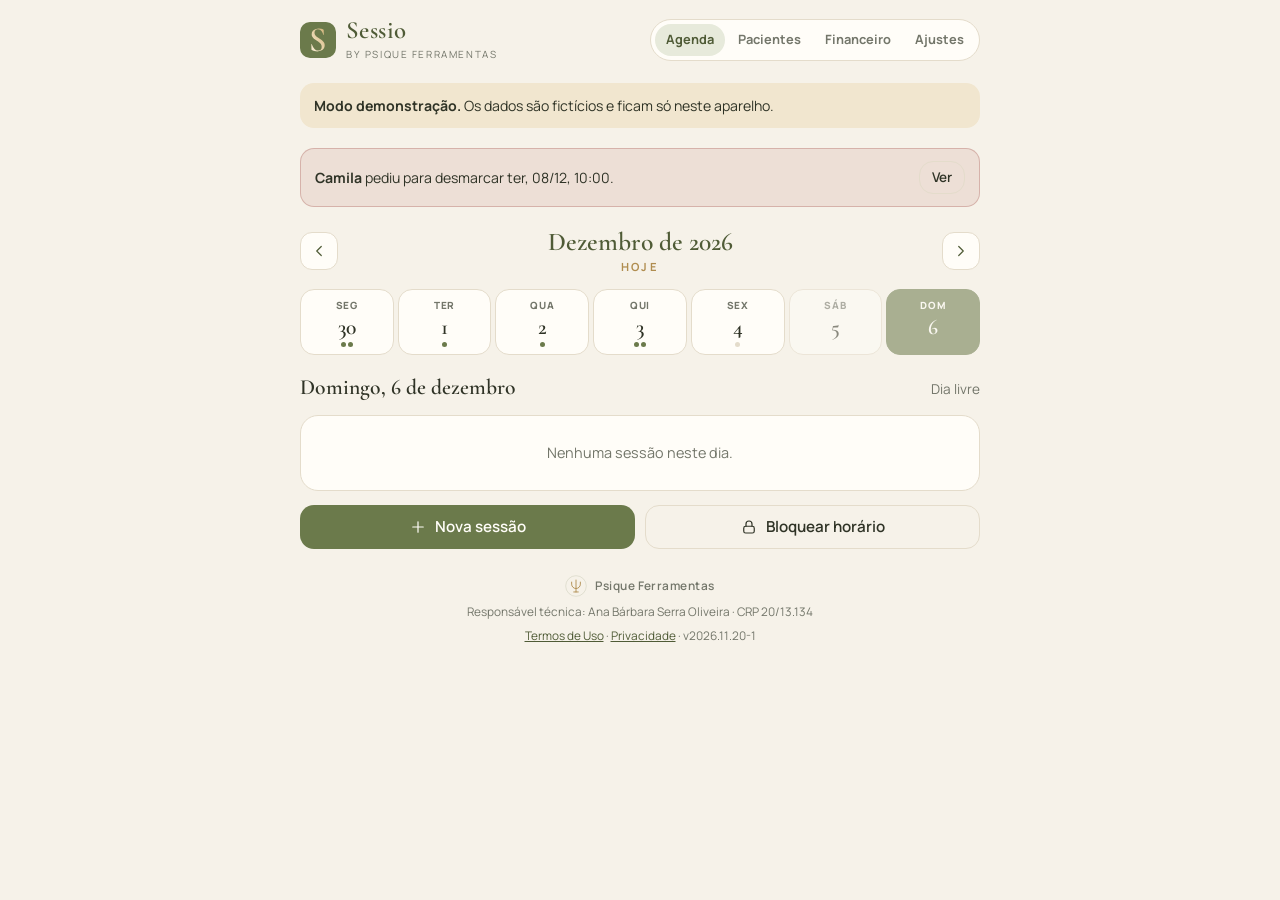
==== index.html @ 3cd2a892 "Sessio: primeira versão da agenda clínica Agenda com recorrência, encaixes e bloqueios; pacientes; f" ====
<!doctype html>
<html lang="pt-BR">
<head>
<meta charset="utf-8">
<meta name="viewport" content="width=device-width, initial-scale=1, viewport-fit=cover">
<meta name="theme-color" content="#6B7A4B">
<meta name="description" content="Sessio · agenda clínica para psicólogas e psicólogos: agendamento, financeiro e confirmação de sessão pelo paciente.">
<meta name="robots" content="noindex">
<link rel="manifest" href="manifest.webmanifest">
<link rel="icon" href="icons/icon.svg" type="image/svg+xml">
<link rel="apple-touch-icon" href="icons/apple-touch-icon.png">
<meta name="apple-mobile-web-app-capable" content="yes">
<meta name="apple-mobile-web-app-title" content="Sessio">
<title>Sessio</title>
<link rel="preconnect" href="https://fonts.googleapis.com">
<link rel="preconnect" href="https://fonts.gstatic.com" crossorigin>
<link rel="stylesheet" href="https://fonts.googleapis.com/css2?family=Cormorant+Garamond:ital,wght@0,500;0,600;1,500;1,600&family=Manrope:wght@400;500;600;700;800&display=swap">
<link rel="stylesheet" href="css/sessio.css?v=2026.11.20-1">
</head>
<body>
<div class="wrap" id="app" aria-live="polite"></div>
<div class="toast" id="toast" role="status" hidden></div>
<script src="js/vendor/supabase.min.js?v=2026.11.20-1"></script>
<script src="js/config.js?v=2026.11.20-1"></script>
<script src="js/util.js?v=2026.11.20-1"></script>
<script src="js/dados.js?v=2026.11.20-1"></script>
<script src="js/app.js?v=2026.11.20-1"></script>
</body>
</html>
---- css/sessio.css ----
/* Sessio · by Psique Ferramentas
   Identidade: creme, verde-oliva e dourado. Cormorant Garamond nos títulos, Manrope no texto. */
:root{
  --bg:#F6F2E9; --surface:#FFFDF8; --line:#E4DCCB; --ink:#2F3326; --muted:#73766A;
  --olive:#6B7A4B; --olive-deep:#4F5B36; --olive-soft:#E7EADB; --gold:#B08D4F; --gold-soft:#F1E6CF;
  --t0:#7F9461; --t1:#C3A257; --t2:#C2875A; --t3:#A85E57;
  --on-olive:#FFFDF8;
  --shadow:0 1px 2px rgba(60,55,30,.05),0 8px 24px rgba(60,55,30,.06);
  --display:"Cormorant Garamond",Georgia,"Times New Roman",serif;
  --body:"Manrope",system-ui,-apple-system,"Segoe UI",sans-serif;
  --r:18px;
}
@media (prefers-color-scheme: dark){:root:not([data-theme="light"]){
  --bg:#1B1D16;--surface:#24271E;--line:#363A2C;--ink:#ECE7D8;--muted:#A6A797;
  --olive:#A4B27C;--olive-deep:#C3CF9C;--olive-soft:#2F3427;--gold:#D3B57A;--gold-soft:#3A3324;
  --t0:#9DB07C;--t1:#D7BA73;--t2:#D79F73;--t3:#D08880;--on-olive:#1B1D16;
  --shadow:0 1px 2px rgba(0,0,0,.3),0 8px 24px rgba(0,0,0,.25);color-scheme:dark}}
:root[data-theme="dark"]{
  --bg:#1B1D16;--surface:#24271E;--line:#363A2C;--ink:#ECE7D8;--muted:#A6A797;
  --olive:#A4B27C;--olive-deep:#C3CF9C;--olive-soft:#2F3427;--gold:#D3B57A;--gold-soft:#3A3324;
  --t0:#9DB07C;--t1:#D7BA73;--t2:#D79F73;--t3:#D08880;--on-olive:#1B1D16;
  --shadow:0 1px 2px rgba(0,0,0,.3),0 8px 24px rgba(0,0,0,.25);color-scheme:dark}

*{box-sizing:border-box}
html,body{margin:0}
body{background:var(--bg);color:var(--ink);font-family:var(--body);font-size:15px;line-height:1.55;
  padding-left:max(16px,env(safe-area-inset-left,0px));padding-right:max(16px,env(safe-area-inset-right,0px));
  padding-top:max(18px,env(safe-area-inset-top,0px));padding-bottom:calc(48px + env(safe-area-inset-bottom,0px));
  -webkit-font-smoothing:antialiased}
.wrap{max-width:680px;margin:0 auto;display:flex;flex-direction:column;gap:20px}
h1,h2,h3{font-family:var(--display);font-weight:600;line-height:1.15;margin:0;text-wrap:balance;color:var(--ink)}
h1{font-size:2.1rem;letter-spacing:.01em}
h2{font-size:1.7rem;color:var(--olive-deep)}
h3{font-size:1.25rem}
h2 em,h1 em{font-style:italic;color:var(--gold);font-weight:600}
p{margin:0}
.muted{color:var(--muted)}
.small{font-size:.85rem}
.tiny{font-size:.75rem}
.eyebrow{font-size:.7rem;letter-spacing:.18em;text-transform:uppercase;color:var(--gold);font-weight:700}
a{color:var(--olive-deep)}
button,input,textarea,select{font:inherit;color:inherit}
:focus-visible{outline:2px solid var(--gold);outline-offset:2px;border-radius:8px}
.num{font-variant-numeric:tabular-nums lining-nums}
[hidden]{display:none!important}

/* topo */
.topbar{display:flex;align-items:center;justify-content:space-between;gap:10px;flex-wrap:wrap}
.brand{display:flex;align-items:center;gap:10px;background:none;border:0;padding:0;cursor:pointer;text-align:left}
.brand img{width:36px;height:36px;border-radius:10px;display:block}
.brand-name{font-family:var(--display);font-size:1.55rem;font-weight:600;color:var(--olive-deep);letter-spacing:.02em;line-height:1}
.brand-sub{font-size:.62rem;letter-spacing:.16em;text-transform:uppercase;color:var(--muted);display:block;margin-top:3px}
.nav{display:flex;gap:2px;background:var(--surface);border:1px solid var(--line);border-radius:999px;padding:4px}
.nav button{border:0;background:none;padding:6px 11px;border-radius:999px;cursor:pointer;font-size:.8rem;color:var(--muted);font-weight:700}
.nav button[aria-current="true"]{background:var(--olive-soft);color:var(--olive-deep)}
@media (max-width:520px){.topbar{justify-content:center}.brand{width:100%;justify-content:center}.nav{width:100%;justify-content:space-between}.nav button{flex:1;padding:7px 4px;font-size:.78rem}}

/* cartão de acesso */
.access{background:var(--surface);border:1px solid var(--line);border-radius:24px;box-shadow:var(--shadow);padding:30px 22px 22px;text-align:center;position:relative;overflow:hidden}
.access::before{content:"";position:absolute;inset:auto -40px -60px auto;width:220px;height:220px;border-radius:50%;background:radial-gradient(circle,var(--gold-soft),transparent 70%);opacity:.8;pointer-events:none}
.access > *{position:relative}
.access .logo{width:68px;height:68px;border-radius:18px;margin:0 auto 12px;display:block;box-shadow:var(--shadow)}
.access h1{font-size:2.4rem;color:var(--olive-deep)}
.access .tag{font-family:var(--display);font-style:italic;font-size:1.15rem;color:var(--gold);margin-top:2px}
.rule{height:1px;background:linear-gradient(90deg,transparent,var(--line),transparent);margin:18px 0 14px}

.pill{display:inline-flex;align-items:center;gap:5px;font-size:.66rem;font-weight:800;letter-spacing:.07em;text-transform:uppercase;padding:3px 9px;border-radius:999px;background:var(--olive-soft);color:var(--olive-deep);white-space:nowrap}
.pill.gold{background:var(--gold-soft);color:var(--gold)}
.pill.line{background:none;border:1px solid var(--line);color:var(--muted)}
.pill.ok{background:color-mix(in srgb,var(--t0) 18%,transparent);color:var(--t0)}
.pill.warn{background:color-mix(in srgb,var(--t1) 20%,transparent);color:color-mix(in srgb,var(--t1) 75%,var(--ink))}
.pill.bad{background:color-mix(in srgb,var(--t3) 16%,transparent);color:var(--t3)}

.btn{display:inline-flex;align-items:center;justify-content:center;gap:8px;border-radius:14px;padding:12px 18px;border:1px solid transparent;cursor:pointer;font-weight:600;font-size:.95rem;text-decoration:none;transition:transform .15s ease,background .15s ease;line-height:1.2}
.btn:active{transform:scale(.98)}
.btn[disabled]{opacity:.55;cursor:default}
.btn.primary{background:var(--olive);color:var(--on-olive)}
.btn.primary:hover{background:var(--olive-deep)}
.btn.soft{background:var(--olive-soft);color:var(--olive-deep)}
.btn.gold{background:var(--gold-soft);color:var(--gold)}
.btn.ghost{background:none;border-color:var(--line);color:var(--ink)}
.btn.danger{background:none;border-color:color-mix(in srgb,var(--t3) 45%,transparent);color:var(--t3)}
.btn.sm{padding:8px 12px;font-size:.84rem;border-radius:12px}
.btn.block{width:100%}
.btn svg{width:18px;height:18px;flex:none}
.btn-row{display:flex;gap:10px;flex-wrap:wrap}
.btn-row .btn{flex:1 1 150px}
.back{background:none;border:0;padding:0;color:var(--muted);cursor:pointer;font-weight:600;font-size:.88rem;display:inline-flex;gap:6px;align-items:center;align-self:flex-start}
.linkbtn{background:none;border:0;padding:0;color:var(--olive-deep);font-weight:700;cursor:pointer;text-decoration:underline;text-underline-offset:3px}

.card{background:var(--surface);border:1px solid var(--line);border-radius:var(--r);padding:20px}
.stack{display:flex;flex-direction:column;gap:14px}
.stack.tight{gap:8px}
.between{display:flex;align-items:center;justify-content:space-between;gap:10px;flex-wrap:wrap}
.center{text-align:center;align-items:center}
.list{display:flex;flex-direction:column;border:1px solid var(--line);border-radius:var(--r);background:var(--surface);overflow:hidden}
.row{display:flex;align-items:center;gap:12px;padding:13px 16px;border:0;border-bottom:1px solid var(--line);background:none;text-align:left;cursor:pointer;width:100%}
.row:last-child{border-bottom:0}
.row:hover{background:color-mix(in srgb,var(--olive-soft) 60%,transparent)}
.row .grow{flex:1;min-width:0}
.row .t{font-weight:700;white-space:nowrap;overflow:hidden;text-overflow:ellipsis}
.row .s{font-size:.8rem;color:var(--muted);white-space:nowrap;overflow:hidden;text-overflow:ellipsis}
.row .end{display:flex;flex-direction:column;align-items:flex-end;gap:4px;flex:none}
.empty{padding:26px 18px;text-align:center;color:var(--muted);font-size:.9rem}
.avatar{width:38px;height:38px;border-radius:12px;background:var(--olive-soft);color:var(--olive-deep);display:grid;place-items:center;font-family:var(--display);font-weight:600;font-size:1.15rem;flex:none}

.banner{display:flex;gap:12px;align-items:center;justify-content:space-between;flex-wrap:wrap;background:var(--gold-soft);border-radius:14px;padding:12px 14px;font-size:.88rem}
.banner.bad{background:color-mix(in srgb,var(--t3) 12%,transparent);border:1px solid color-mix(in srgb,var(--t3) 35%,transparent)}
.banner .btn{padding:7px 12px;font-size:.84rem}

/* formulários */
label.f{display:flex;flex-direction:column;gap:6px;font-size:.82rem;font-weight:700;color:var(--muted)}
label.f .hint{font-weight:500;font-size:.78rem}
.input{border:1px solid var(--line);background:var(--bg);border-radius:12px;padding:11px 13px;font-size:1rem;font-weight:500;color:var(--ink);width:100%;min-width:0;appearance:none;-webkit-appearance:none}
select.input{background-image:linear-gradient(45deg,transparent 50%,var(--muted) 50%),linear-gradient(135deg,var(--muted) 50%,transparent 50%);background-position:calc(100% - 18px) 52%,calc(100% - 13px) 52%;background-size:5px 5px;background-repeat:no-repeat;padding-right:34px}
textarea.input{resize:vertical;min-height:72px;line-height:1.45}
.input:focus{outline:2px solid var(--olive);outline-offset:0;border-color:transparent}
.fields{display:grid;grid-template-columns:repeat(2,minmax(0,1fr));gap:12px}
.fields .full{grid-column:1 / -1}
@media (max-width:400px){.fields.r{grid-template-columns:1fr}}
.check{display:flex;gap:10px;align-items:flex-start;font-size:.9rem;cursor:pointer}
.check input{width:20px;height:20px;accent-color:var(--olive);margin-top:1px;flex:none}
.seg{display:flex;gap:4px;background:var(--bg);border:1px solid var(--line);border-radius:12px;padding:4px;flex-wrap:wrap}
.seg button{flex:1 1 auto;border:0;background:none;padding:8px 10px;border-radius:9px;font-size:.84rem;font-weight:700;color:var(--muted);cursor:pointer;white-space:nowrap}
.seg button[aria-pressed="true"]{background:var(--surface);color:var(--olive-deep);box-shadow:0 1px 3px rgba(60,55,30,.12)}
fieldset{border:0;padding:0;margin:0;min-width:0}
legend{font-size:.82rem;font-weight:700;color:var(--muted);padding:0;margin-bottom:6px}
.formsec{display:flex;flex-direction:column;gap:12px;padding-top:16px;border-top:1px solid var(--line)}
.formsec:first-child{padding-top:0;border-top:0}

/* agenda */
.cal-head{display:flex;align-items:center;justify-content:space-between;gap:8px}
.cal-head h2{font-size:1.6rem}
.iconbtn{width:38px;height:38px;border-radius:12px;border:1px solid var(--line);background:var(--surface);display:grid;place-items:center;cursor:pointer;color:var(--olive-deep);flex:none}
.iconbtn svg{width:18px;height:18px}
.week{display:grid;grid-template-columns:repeat(7,minmax(0,1fr));gap:4px}
.day{border:1px solid var(--line);background:var(--surface);border-radius:14px;padding:8px 0 7px;display:flex;flex-direction:column;align-items:center;gap:2px;cursor:pointer;min-width:0}
.day .wd{font-size:.62rem;font-weight:800;letter-spacing:.08em;text-transform:uppercase;color:var(--muted)}
.day .dn{font-family:var(--display);font-size:1.35rem;font-weight:600;line-height:1.1}
.day .dots{display:flex;gap:2px;height:6px;align-items:center}
.day .dots i{width:5px;height:5px;border-radius:50%;background:var(--olive)}
.day .dots i.b{background:var(--line)}
.day .dots b{font-size:.6rem;color:var(--muted);line-height:1}
.day.today .dn{color:var(--gold)}
.day[aria-pressed="true"]{background:var(--olive);border-color:var(--olive)}
.day[aria-pressed="true"] .wd,.day[aria-pressed="true"] .dn{color:var(--on-olive)}
.day[aria-pressed="true"] .dots i{background:var(--on-olive)}
.day.off{opacity:.55}
.dayhead{display:flex;align-items:baseline;justify-content:space-between;gap:10px;flex-wrap:wrap}
.dayhead h3{font-size:1.35rem}
.slot{display:flex;gap:12px;align-items:stretch;padding:12px 14px;border:0;border-bottom:1px solid var(--line);background:none;width:100%;text-align:left;cursor:pointer}
.slot:last-child{border-bottom:0}
.slot:hover{background:color-mix(in srgb,var(--olive-soft) 60%,transparent)}
.slot .time{width:50px;flex:none;display:flex;flex-direction:column;font-variant-numeric:tabular-nums;line-height:1.25}
.slot .time b{font-size:.95rem}
.slot .time span{font-size:.75rem;color:var(--muted)}
.slot .bar{width:3px;border-radius:3px;background:var(--olive);flex:none}
.slot .grow{flex:1;min-width:0;display:flex;flex-direction:column;gap:5px}
.slot .t{font-weight:700;white-space:nowrap;overflow:hidden;text-overflow:ellipsis}
.slot .tags{display:flex;gap:5px;flex-wrap:wrap}
.slot.block{cursor:pointer;background:repeating-linear-gradient(-45deg,transparent 0 8px,color-mix(in srgb,var(--line) 45%,transparent) 8px 9px)}
.slot.block .bar{background:var(--muted)}
.slot.done .bar{background:var(--t0)}
.slot.miss .bar{background:var(--t2)}
.slot.gone{opacity:.6}
.slot.gone .bar{background:var(--line)}
.slot.gone .t{text-decoration:line-through;text-decoration-color:var(--muted)}
.free{font-size:.78rem;color:var(--muted);padding:6px 14px 6px 76px;border-bottom:1px dashed var(--line);background:none;border-left:0;border-right:0;border-top:0;width:100%;text-align:left;cursor:pointer}
.free:hover{color:var(--olive-deep)}

/* financeiro */
.stats{display:grid;grid-template-columns:repeat(2,minmax(0,1fr));gap:10px}
.stat{background:var(--surface);border:1px solid var(--line);border-radius:16px;padding:14px 14px 12px;display:flex;flex-direction:column;gap:2px;min-width:0}
.stat .k{font-size:.66rem;font-weight:800;letter-spacing:.12em;text-transform:uppercase;color:var(--muted)}
.stat .v{font-family:var(--display);font-size:1.75rem;font-weight:600;line-height:1.1;font-variant-numeric:lining-nums tabular-nums;white-space:nowrap;overflow:hidden;text-overflow:ellipsis}
.stat .d{font-size:.75rem;color:var(--muted)}
.stat.hl{background:var(--olive-soft);border-color:transparent}
.stat.hl .v{color:var(--olive-deep)}
.stat.warn .v{color:var(--t2)}
.meter{height:8px;background:var(--line);border-radius:6px;overflow:hidden;display:flex}
.meter i{display:block;height:100%}

.kv{display:grid;grid-template-columns:auto 1fr;gap:6px 14px;font-size:.9rem}
.kv dt{color:var(--muted)}
.kv dd{margin:0;font-weight:600;min-width:0;overflow-wrap:anywhere}
.linkbox{display:flex;gap:8px;align-items:stretch}
.linkbox .input{font-size:.8rem;font-family:ui-monospace,Menlo,monospace}

.search{position:relative}
.search svg{position:absolute;left:14px;top:50%;transform:translateY(-50%);color:var(--muted);pointer-events:none;width:18px;height:18px}
.search .input{padding-left:42px;background:var(--surface)}

.toast{position:fixed;left:50%;bottom:calc(24px + env(safe-area-inset-bottom,0px));transform:translateX(-50%);background:var(--ink);color:var(--bg);padding:10px 16px;border-radius:12px;font-size:.88rem;font-weight:600;z-index:20;box-shadow:var(--shadow);max-width:calc(100vw - 32px)}
.foot{text-align:center;font-size:.74rem;color:var(--muted);display:flex;flex-direction:column;align-items:center;gap:6px;padding-top:6px}
.foot .psi{display:flex;align-items:center;gap:8px;font-weight:600;letter-spacing:.04em}
.loading{padding:40px 0;text-align:center;color:var(--muted)}
.fab{position:fixed;right:max(18px,env(safe-area-inset-right,0px));bottom:calc(20px + env(safe-area-inset-bottom,0px));width:56px;height:56px;border-radius:18px;background:var(--olive);color:var(--on-olive);border:0;display:grid;place-items:center;box-shadow:0 6px 20px rgba(60,55,30,.25);cursor:pointer;z-index:10}
.fab svg{width:24px;height:24px}
@media (min-width:760px){.fab{right:calc(50% - 340px - 76px)}}

@media (prefers-reduced-motion:reduce){*{transition:none!important;animation:none!important}}
@media print{
  body{background:#fff;color:#222;padding:0}
  .no-print,.topbar,.toast,.fab{display:none!important}
  .wrap{max-width:none}
}
.section-head{display:flex;flex-direction:column;gap:4px}
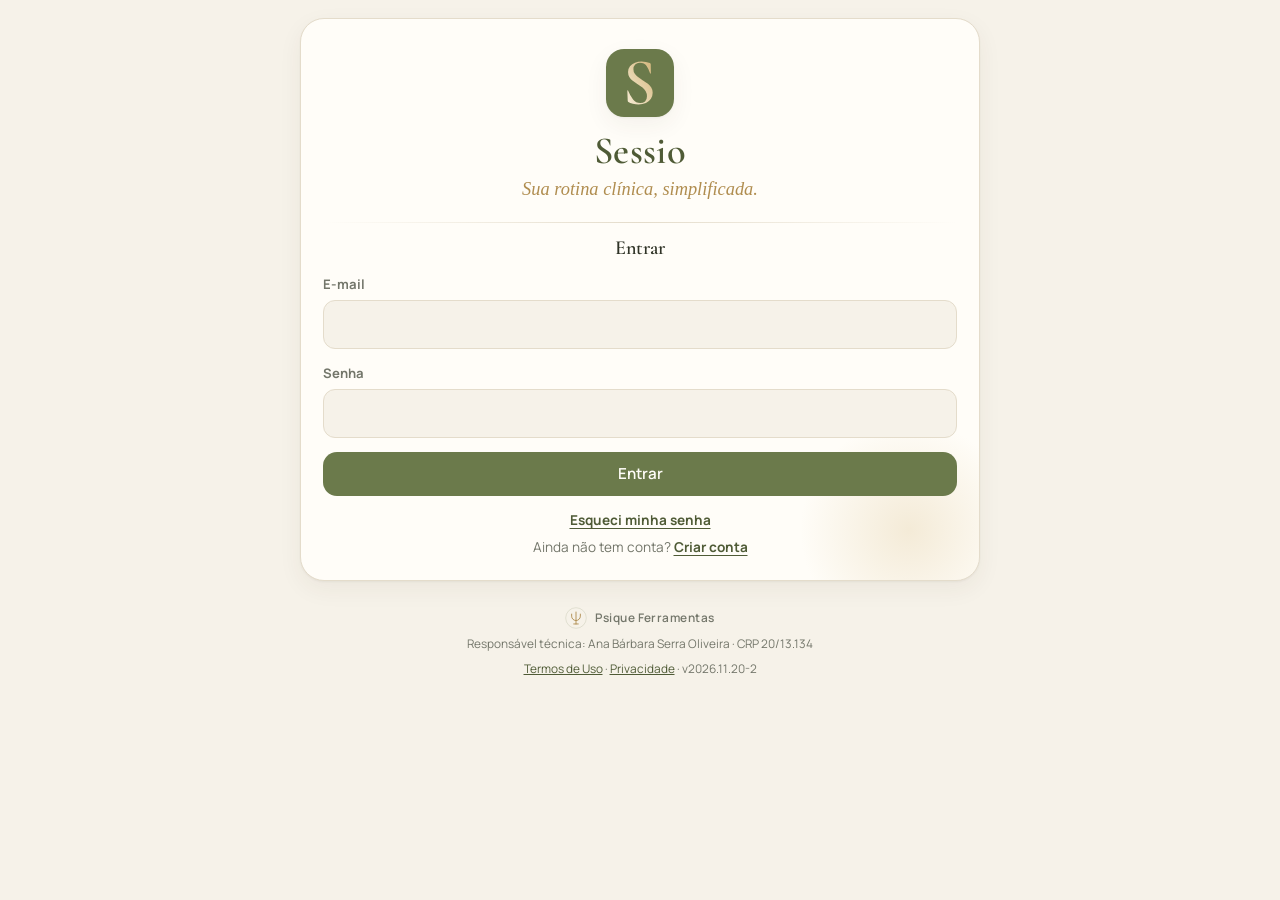
==== commit bac60c89: "Liga o Sessio ao projeto do Supabase Endereço e chave pública (publishable) do projeto Sessio; versã" ====
--- a/index.html
+++ b/index.html
@@ -15,15 +15,15 @@
 <link rel="preconnect" href="https://fonts.googleapis.com">
 <link rel="preconnect" href="https://fonts.gstatic.com" crossorigin>
 <link rel="stylesheet" href="https://fonts.googleapis.com/css2?family=Cormorant+Garamond:ital,wght@0,500;0,600;1,500;1,600&family=Manrope:wght@400;500;600;700;800&display=swap">
-<link rel="stylesheet" href="css/sessio.css?v=2026.11.20-1">
+<link rel="stylesheet" href="css/sessio.css?v=2026.11.20-2">
 </head>
 <body>
 <div class="wrap" id="app" aria-live="polite"></div>
 <div class="toast" id="toast" role="status" hidden></div>
-<script src="js/vendor/supabase.min.js?v=2026.11.20-1"></script>
-<script src="js/config.js?v=2026.11.20-1"></script>
-<script src="js/util.js?v=2026.11.20-1"></script>
-<script src="js/dados.js?v=2026.11.20-1"></script>
-<script src="js/app.js?v=2026.11.20-1"></script>
+<script src="js/vendor/supabase.min.js?v=2026.11.20-2"></script>
+<script src="js/config.js?v=2026.11.20-2"></script>
+<script src="js/util.js?v=2026.11.20-2"></script>
+<script src="js/dados.js?v=2026.11.20-2"></script>
+<script src="js/app.js?v=2026.11.20-2"></script>
 </body>
 </html>
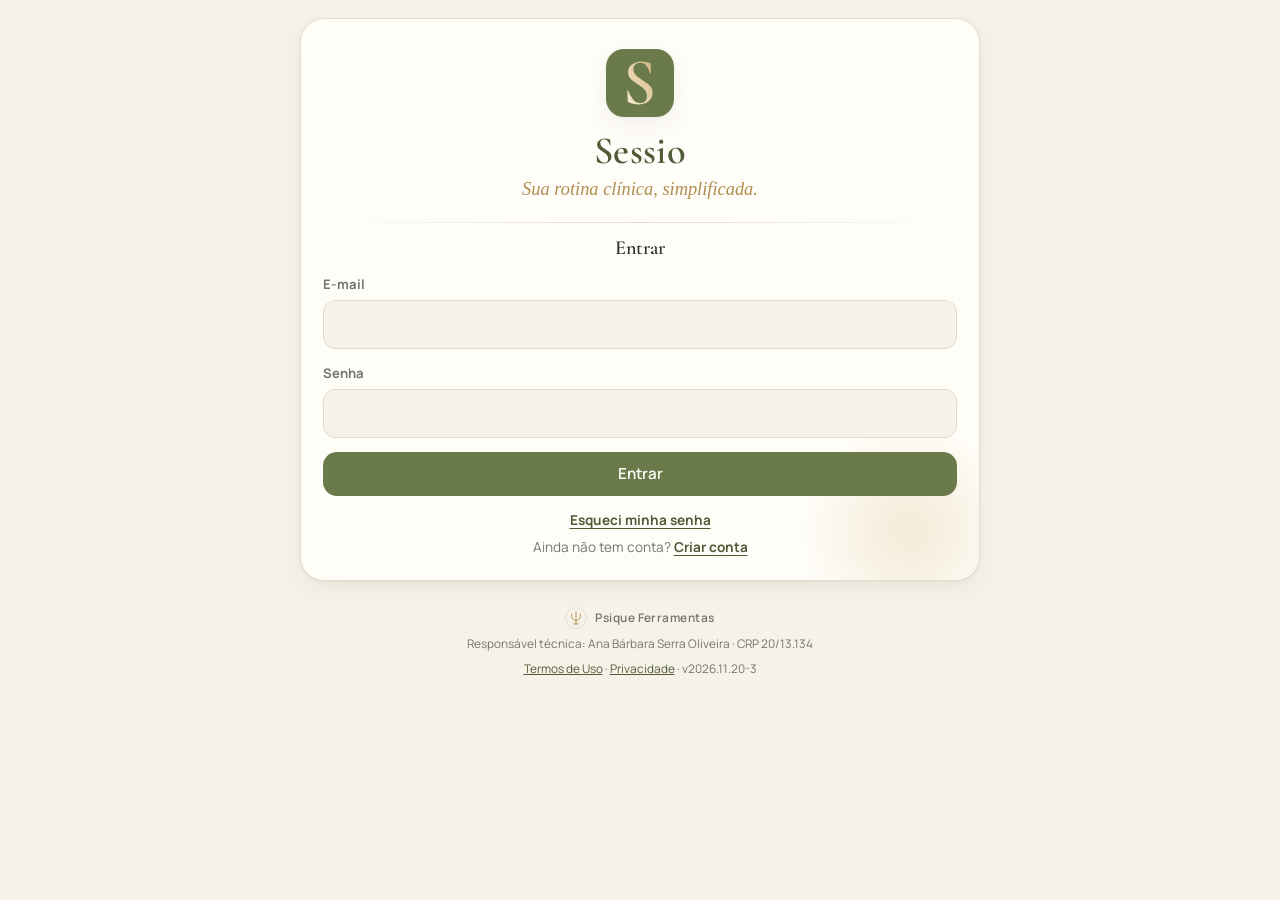
==== commit 3754a557: "Login: endereço certo nos e-mails, aviso de link expirado e reenviar confirmação Co-Authored-By: Cla" ====
--- a/index.html
+++ b/index.html
@@ -15,15 +15,15 @@
 <link rel="preconnect" href="https://fonts.googleapis.com">
 <link rel="preconnect" href="https://fonts.gstatic.com" crossorigin>
 <link rel="stylesheet" href="https://fonts.googleapis.com/css2?family=Cormorant+Garamond:ital,wght@0,500;0,600;1,500;1,600&family=Manrope:wght@400;500;600;700;800&display=swap">
-<link rel="stylesheet" href="css/sessio.css?v=2026.11.20-2">
+<link rel="stylesheet" href="css/sessio.css?v=2026.11.20-3">
 </head>
 <body>
 <div class="wrap" id="app" aria-live="polite"></div>
 <div class="toast" id="toast" role="status" hidden></div>
-<script src="js/vendor/supabase.min.js?v=2026.11.20-2"></script>
-<script src="js/config.js?v=2026.11.20-2"></script>
-<script src="js/util.js?v=2026.11.20-2"></script>
-<script src="js/dados.js?v=2026.11.20-2"></script>
-<script src="js/app.js?v=2026.11.20-2"></script>
+<script src="js/vendor/supabase.min.js?v=2026.11.20-3"></script>
+<script src="js/config.js?v=2026.11.20-3"></script>
+<script src="js/util.js?v=2026.11.20-3"></script>
+<script src="js/dados.js?v=2026.11.20-3"></script>
+<script src="js/app.js?v=2026.11.20-3"></script>
 </body>
 </html>
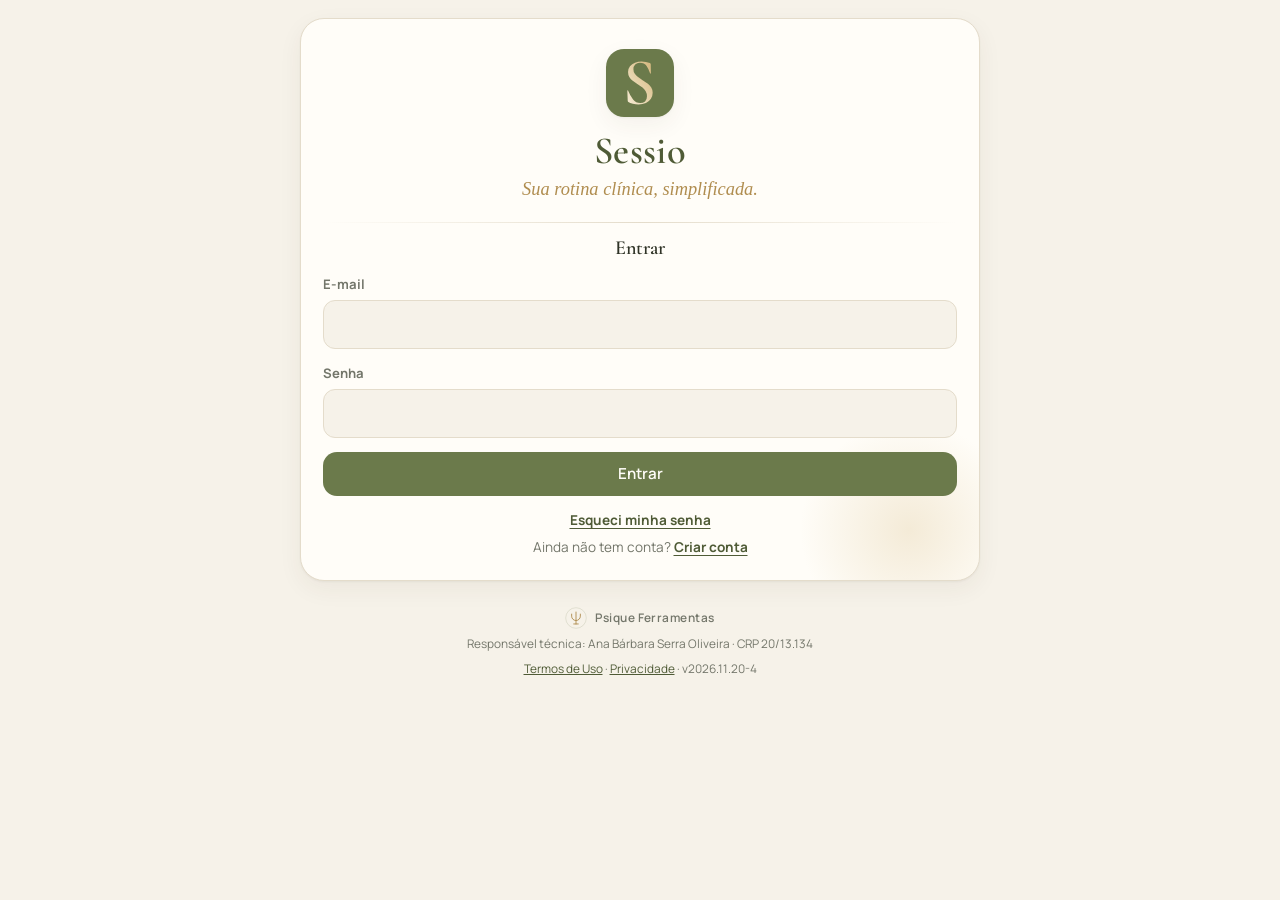
==== commit 5cde4832: "CRP: aceita número com ponto (ex.: 20/13.134) Co-Authored-By: Claude Opus 5.5 <noreply@anthropic.com" ====
--- a/index.html
+++ b/index.html
@@ -15,15 +15,15 @@
 <link rel="preconnect" href="https://fonts.googleapis.com">
 <link rel="preconnect" href="https://fonts.gstatic.com" crossorigin>
 <link rel="stylesheet" href="https://fonts.googleapis.com/css2?family=Cormorant+Garamond:ital,wght@0,500;0,600;1,500;1,600&family=Manrope:wght@400;500;600;700;800&display=swap">
-<link rel="stylesheet" href="css/sessio.css?v=2026.11.20-3">
+<link rel="stylesheet" href="css/sessio.css?v=2026.11.20-4">
 </head>
 <body>
 <div class="wrap" id="app" aria-live="polite"></div>
 <div class="toast" id="toast" role="status" hidden></div>
-<script src="js/vendor/supabase.min.js?v=2026.11.20-3"></script>
-<script src="js/config.js?v=2026.11.20-3"></script>
-<script src="js/util.js?v=2026.11.20-3"></script>
-<script src="js/dados.js?v=2026.11.20-3"></script>
-<script src="js/app.js?v=2026.11.20-3"></script>
+<script src="js/vendor/supabase.min.js?v=2026.11.20-4"></script>
+<script src="js/config.js?v=2026.11.20-4"></script>
+<script src="js/util.js?v=2026.11.20-4"></script>
+<script src="js/dados.js?v=2026.11.20-4"></script>
+<script src="js/app.js?v=2026.11.20-4"></script>
 </body>
 </html>
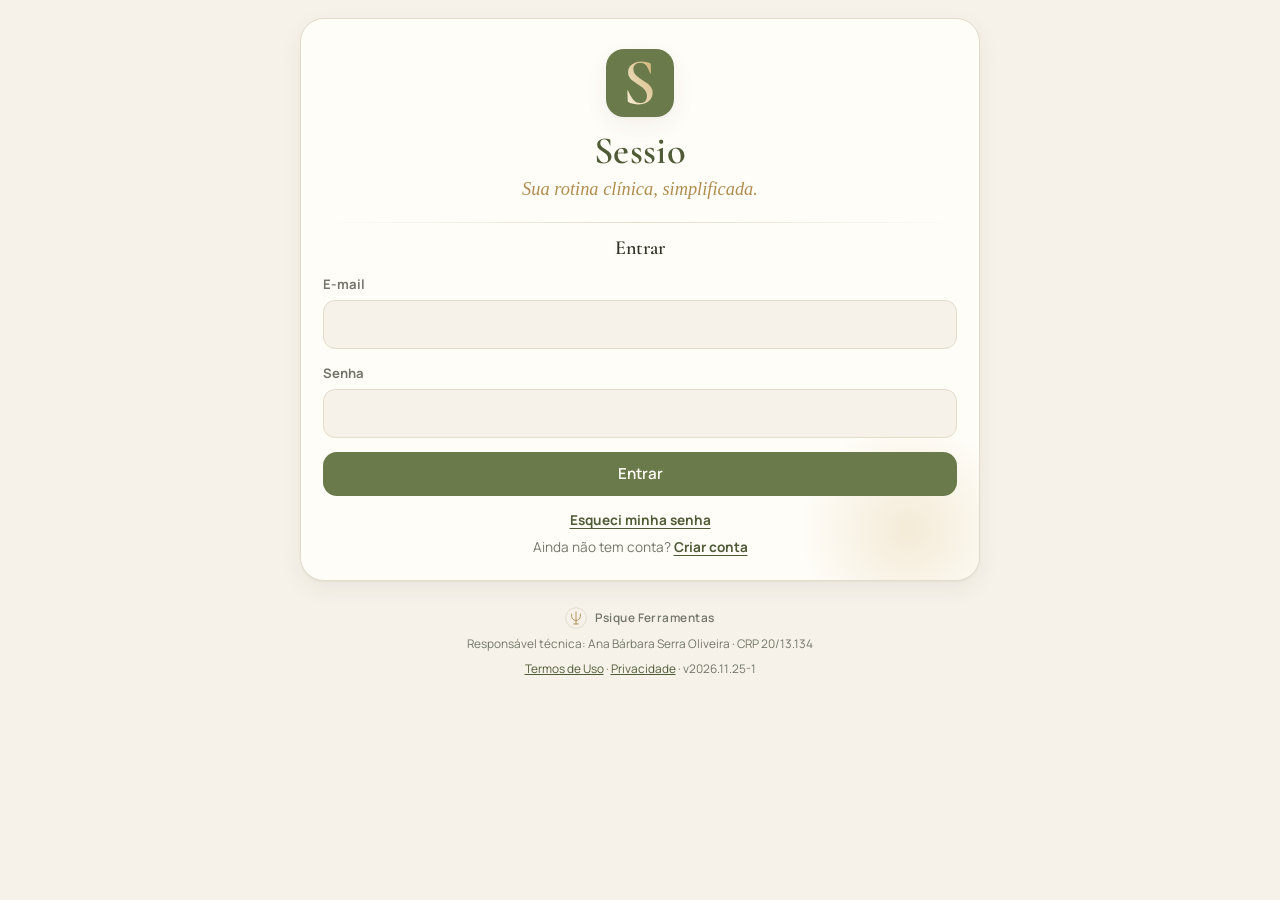
==== commit b7eb42a9: "Busca de pacientes corrigida; lembrete por e-mail escondido até o Brevo - A busca usava o texto do m" ====
--- a/index.html
+++ b/index.html
@@ -15,15 +15,15 @@
 <link rel="preconnect" href="https://fonts.googleapis.com">
 <link rel="preconnect" href="https://fonts.gstatic.com" crossorigin>
 <link rel="stylesheet" href="https://fonts.googleapis.com/css2?family=Cormorant+Garamond:ital,wght@0,500;0,600;1,500;1,600&family=Manrope:wght@400;500;600;700;800&display=swap">
-<link rel="stylesheet" href="css/sessio.css?v=2026.11.20-4">
+<link rel="stylesheet" href="css/sessio.css?v=2026.11.25-1">
 </head>
 <body>
 <div class="wrap" id="app" aria-live="polite"></div>
 <div class="toast" id="toast" role="status" hidden></div>
-<script src="js/vendor/supabase.min.js?v=2026.11.20-4"></script>
-<script src="js/config.js?v=2026.11.20-4"></script>
-<script src="js/util.js?v=2026.11.20-4"></script>
-<script src="js/dados.js?v=2026.11.20-4"></script>
-<script src="js/app.js?v=2026.11.20-4"></script>
+<script src="js/vendor/supabase.min.js?v=2026.11.25-1"></script>
+<script src="js/config.js?v=2026.11.25-1"></script>
+<script src="js/util.js?v=2026.11.25-1"></script>
+<script src="js/dados.js?v=2026.11.25-1"></script>
+<script src="js/app.js?v=2026.11.25-1"></script>
 </body>
 </html>
